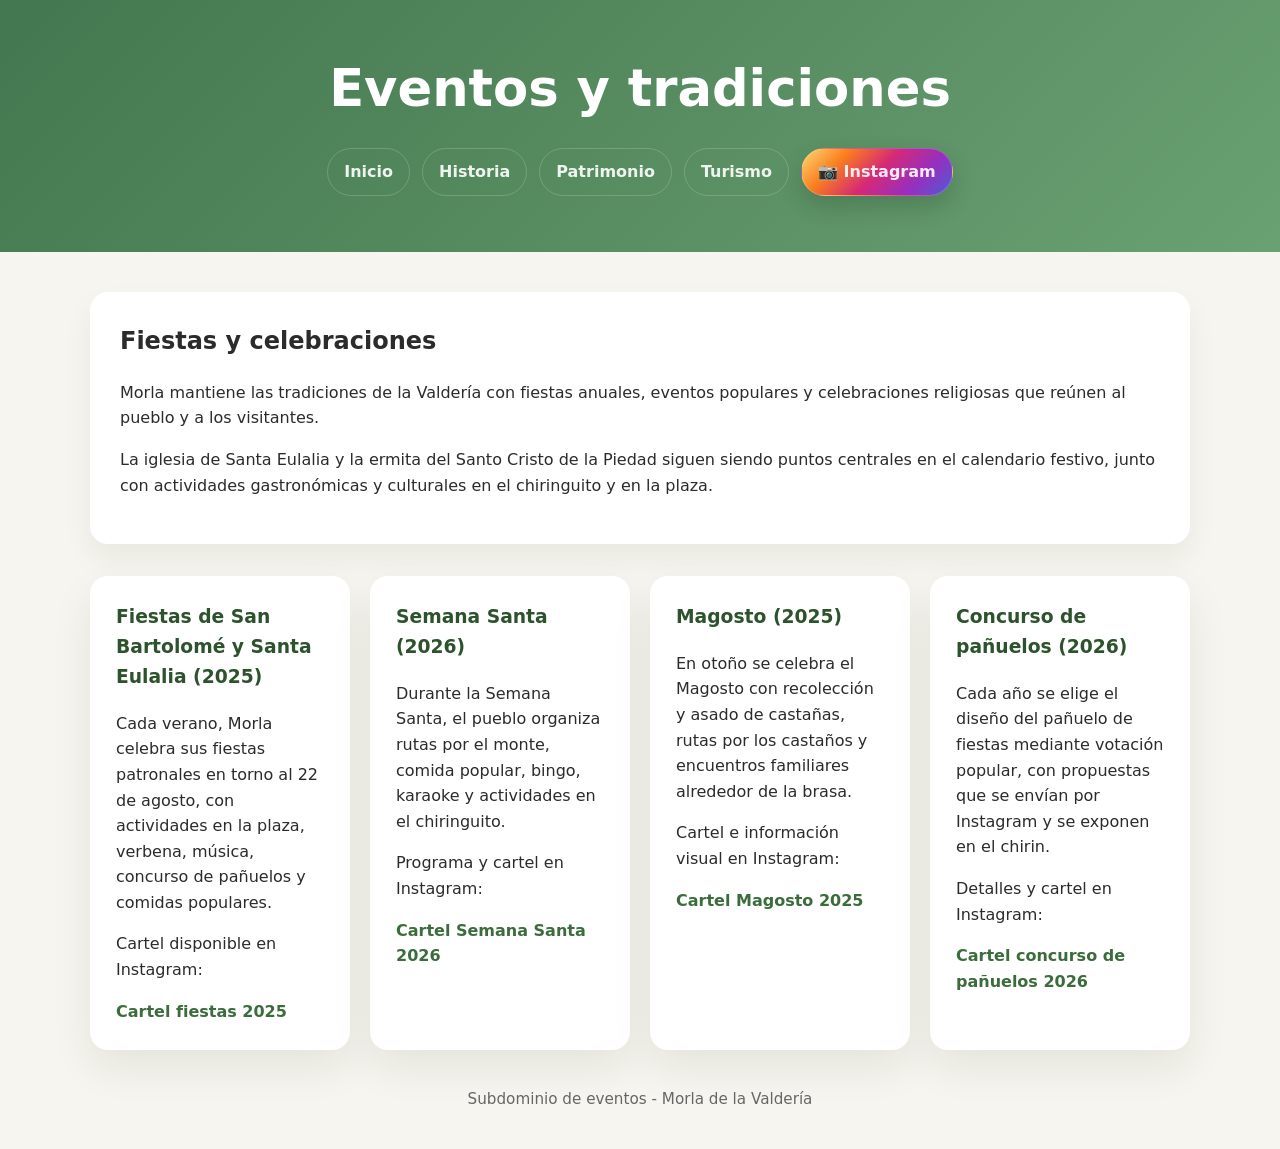
==== eventos/index.html @ 30ea4584 "Publicar web de Morla" ====
<!DOCTYPE html>
<html lang="es">
<head>
  <meta charset="UTF-8" />
  <meta name="viewport" content="width=device-width, initial-scale=1.0" />
  <title>Eventos - Morla de la Valdería</title>
  <link rel="stylesheet" href="../styles.css" />
  <script async src="https://www.googletagmanager.com/gtag/js?id=G-F5P08EW3SV"></script>
  <script src="../analytics.js"></script>
</head>
<body>
  <header class="site-header">
    <div class="container">
      <h1>Eventos y tradiciones</h1>
      <nav class="site-nav" aria-label="Navegación de eventos">
        <a href="../index.html">Inicio</a>
        <a href="../historia/index.html">Historia</a>
        <a href="../patrimonio/index.html">Patrimonio</a>
        <a href="../turismo/index.html">Turismo</a>
        <a class="instagram-link" href="https://www.instagram.com/morladelavalderia/" target="_blank" rel="noreferrer">📷 Instagram</a>
      </nav>
    </div>
  </header>

  <main class="container">
    <section class="info-section">
      <h2>Fiestas y celebraciones</h2>
      <p>Morla mantiene las tradiciones de la Valdería con fiestas anuales, eventos populares y celebraciones religiosas que reúnen al pueblo y a los visitantes.</p>
      <p>La iglesia de Santa Eulalia y la ermita del Santo Cristo de la Piedad siguen siendo puntos centrales en el calendario festivo, junto con actividades gastronómicas y culturales en el chiringuito y en la plaza.</p>
    </section>

    <section class="events-grid">
      <article class="event-card">
        <h3>Fiestas de San Bartolomé y Santa Eulalia (2025)</h3>
        <p>Cada verano, Morla celebra sus fiestas patronales en torno al 22 de agosto, con actividades en la plaza, verbena, música, concurso de pañuelos y comidas populares.</p>
        <p>Cartel disponible en Instagram:</p>
        <a href="https://www.instagram.com/p/DMxDIR-Mhcy/" target="_blank" rel="noreferrer">Cartel fiestas 2025</a>
      </article>
      <article class="event-card">
        <h3>Semana Santa (2026)</h3>
        <p>Durante la Semana Santa, el pueblo organiza rutas por el monte, comida popular, bingo, karaoke y actividades en el chiringuito.</p>
        <p>Programa y cartel en Instagram:</p>
        <a href="https://www.instagram.com/p/DVqv00hjNjJ/" target="_blank" rel="noreferrer">Cartel Semana Santa 2026</a>
      </article>
      <article class="event-card">
        <h3>Magosto (2025)</h3>
        <p>En otoño se celebra el Magosto con recolección y asado de castañas, rutas por los castaños y encuentros familiares alrededor de la brasa.</p>
        <p>Cartel e información visual en Instagram:</p>
        <a href="https://www.instagram.com/p/DQBuKeRjCYW/" target="_blank" rel="noreferrer">Cartel Magosto 2025</a>
      </article>
      <article class="event-card">
        <h3>Concurso de pañuelos (2026)</h3>
        <p>Cada año se elige el diseño del pañuelo de fiestas mediante votación popular, con propuestas que se envían por Instagram y se exponen en el chirin.</p>
        <p>Detalles y cartel en Instagram:</p>
        <a href="https://www.instagram.com/p/DVwimCcDP99/" target="_blank" rel="noreferrer">Cartel concurso de pañuelos 2026</a>
      </article>
    </section>
  </main>

  <footer class="site-footer">
    <div class="container">
      <p>Subdominio de eventos - Morla de la Valdería</p>
    </div>
  </footer>
</body>
</html>
---- styles.css ----
:root {
  --bg: #f6f5ef;
  --surface: #ffffff;
  --primary: #3b6d3c;
  --primary-dark: #2c532b;
  --accent: #f7a72b;
  --text: #2b2b2b;
  --muted: #666666;
}

* {
  box-sizing: border-box;
}

body {
  margin: 0;
  font-family: "Inter", system-ui, sans-serif;
  background: var(--bg);
  color: var(--text);
  line-height: 1.6;
}

.container {
  width: min(1100px, calc(100% - 32px));
  margin: 0 auto;
}

.site-header {
  background: linear-gradient(135deg, #43774f 0%, #6aa172 100%);
  color: #fff;
  padding: 48px 0 56px;
  text-align: center;
}

.site-nav {
  display: flex;
  flex-wrap: wrap;
  justify-content: center;
  gap: 12px;
  margin-top: 18px;
}

.site-nav a {
  color: rgba(255, 255, 255, 0.9);
  text-decoration: none;
  border: 1px solid rgba(255, 255, 255, 0.18);
  padding: 10px 16px;
  border-radius: 999px;
  font-weight: 600;
}

.site-nav a:hover {
  background: rgba(255, 255, 255, 0.14);
}

.instagram-link {
  color: #ffffff;
  background: linear-gradient(135deg, #feda75 0%, #fa7e1e 25%, #d62976 50%, #962fbf 75%, #4f5bd5 100%);
  border: none;
  box-shadow: 0 10px 25px rgba(0, 0, 0, 0.16);
}

.instagram-link:hover {
  transform: translateY(-1px);
}

.stats-section {
  margin-top: 28px;
  padding: 24px;
  background: rgba(255, 255, 255, 0.95);
  border-radius: 18px;
  box-shadow: 0 14px 30px rgba(22, 35, 20, 0.05);
}

.stats-grid {
  display: grid;
  grid-template-columns: repeat(auto-fit, minmax(180px, 1fr));
  gap: 18px;
}

.stat-card {
  border-radius: 18px;
  background: var(--surface);
  padding: 22px;
  text-align: center;
  box-shadow: 0 12px 24px rgba(22, 35, 20, 0.06);
}

.stat-card h3 {
  margin: 0 0 8px;
  color: var(--primary-dark);
}

.stats-note {
  margin-top: 18px;
  color: var(--muted);
}

.info-section {
  margin-top: 32px;
  padding: 30px;
  background: var(--surface);
  border-radius: 18px;
  box-shadow: 0 14px 30px rgba(22, 35, 20, 0.06);
}

.info-section h2 {
  margin-top: 0;
}

.site-header h1 {
  margin: 0 0 12px;
  font-size: clamp(2.4rem, 4vw, 4rem);
}

.subtitle {
  margin: 0;
  opacity: 0.9;
}

.hero {
  padding: 48px 0 24px;
}

.hero h2 {
  margin: 0 0 16px;
  font-size: 2rem;
}

.cards {
  display: grid;
  gap: 20px;
  grid-template-columns: repeat(auto-fit, minmax(220px, 1fr));
}

.links-section {
  margin-top: 32px;
}

.section-description {
  margin: 0;
  color: var(--muted);
}

.links-grid {
  display: grid;
  grid-template-columns: repeat(auto-fit, minmax(180px, 1fr));
  gap: 16px;
  margin-top: 18px;
}

.link-card {
  display: inline-flex;
  align-items: center;
  justify-content: center;
  padding: 18px;
  border-radius: 18px;
  text-decoration: none;
  background: #fff;
  color: var(--primary-dark);
  font-weight: 700;
  box-shadow: 0 12px 24px rgba(22, 35, 20, 0.08);
  transition: transform 0.2s ease, box-shadow 0.2s ease;
}

.link-card:hover {
  transform: translateY(-2px);
  box-shadow: 0 18px 32px rgba(22, 35, 20, 0.12);
}

.card {
  background: var(--surface);
  border-radius: 18px;
  padding: 24px;
  box-shadow: 0 18px 40px rgba(22, 35, 20, 0.08);
}

.card h3 {
  margin-top: 0;
  color: var(--primary-dark);
}

.events-grid {
  display: grid;
  gap: 20px;
  margin-top: 32px;
  grid-template-columns: repeat(auto-fit, minmax(240px, 1fr));
}

.event-card {
  background: var(--surface);
  border-radius: 18px;
  padding: 26px;
  box-shadow: 0 18px 40px rgba(22, 35, 20, 0.08);
}

.event-card h3 {
  margin-top: 0;
  color: var(--primary-dark);
}

.event-card a {
  color: var(--primary);
  font-weight: 700;
  text-decoration: none;
}

.event-card a:hover {
  text-decoration: underline;
}

.info-section,
.contact-section {
  margin-top: 40px;
  padding: 30px;
  background: var(--surface);
  border-radius: 18px;
  box-shadow: 0 14px 30px rgba(22, 35, 20, 0.06);
}

.info-section ul {
  padding-left: 1.3rem;
}

button {
  display: inline-flex;
  align-items: center;
  gap: 8px;
  border: none;
  background: var(--primary);
  color: white;
  padding: 14px 22px;
  border-radius: 999px;
  font-size: 1rem;
  cursor: pointer;
}

button:hover {
  background: var(--primary-dark);
}

.message-area {
  margin-top: 18px;
  padding: 18px;
  border-radius: 14px;
  background: #eef7e9;
  color: #21421c;
}

.hidden {
  display: none;
}

.site-footer {
  padding: 22px 0;
  text-align: center;
  font-size: 0.95rem;
  color: var(--muted);
}

@media (max-width: 640px) {
  .site-header {
    padding: 32px 0 40px;
  }
  .hero h2 {
    font-size: 1.6rem;
  }
}
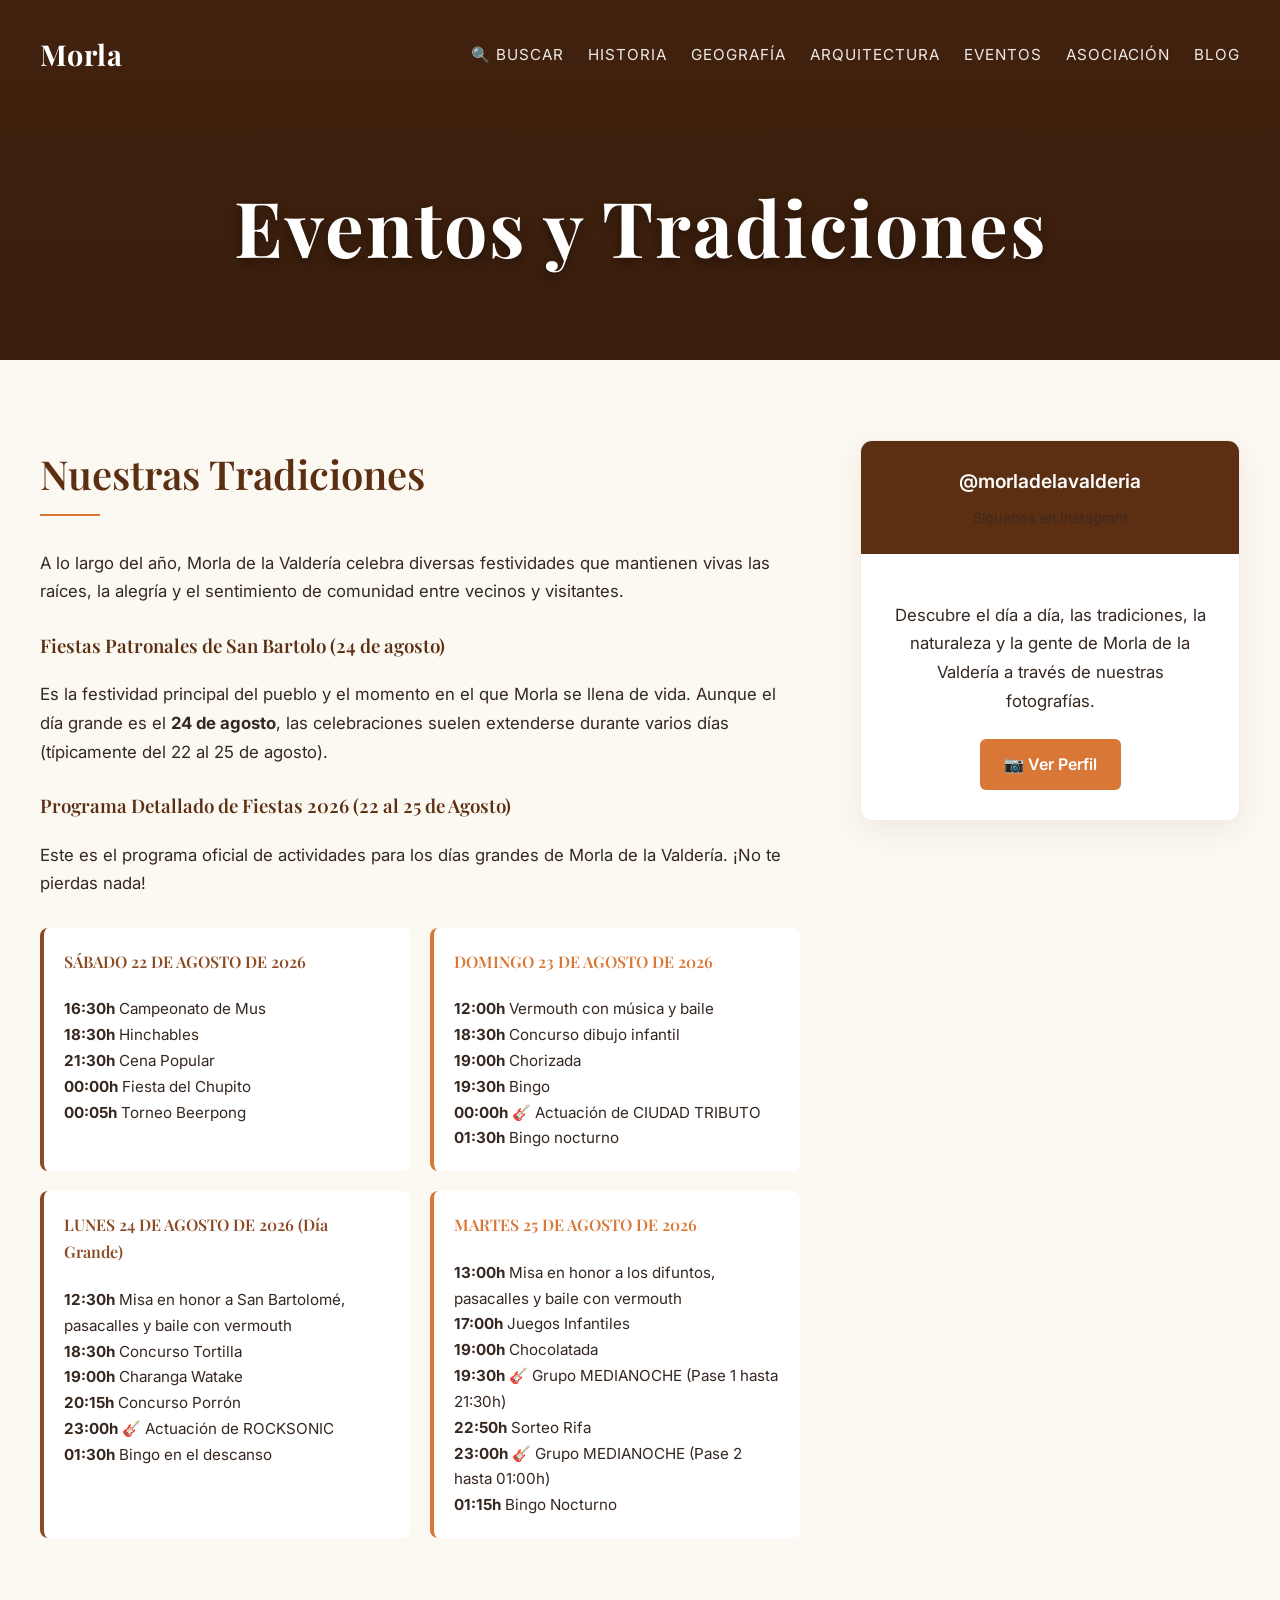
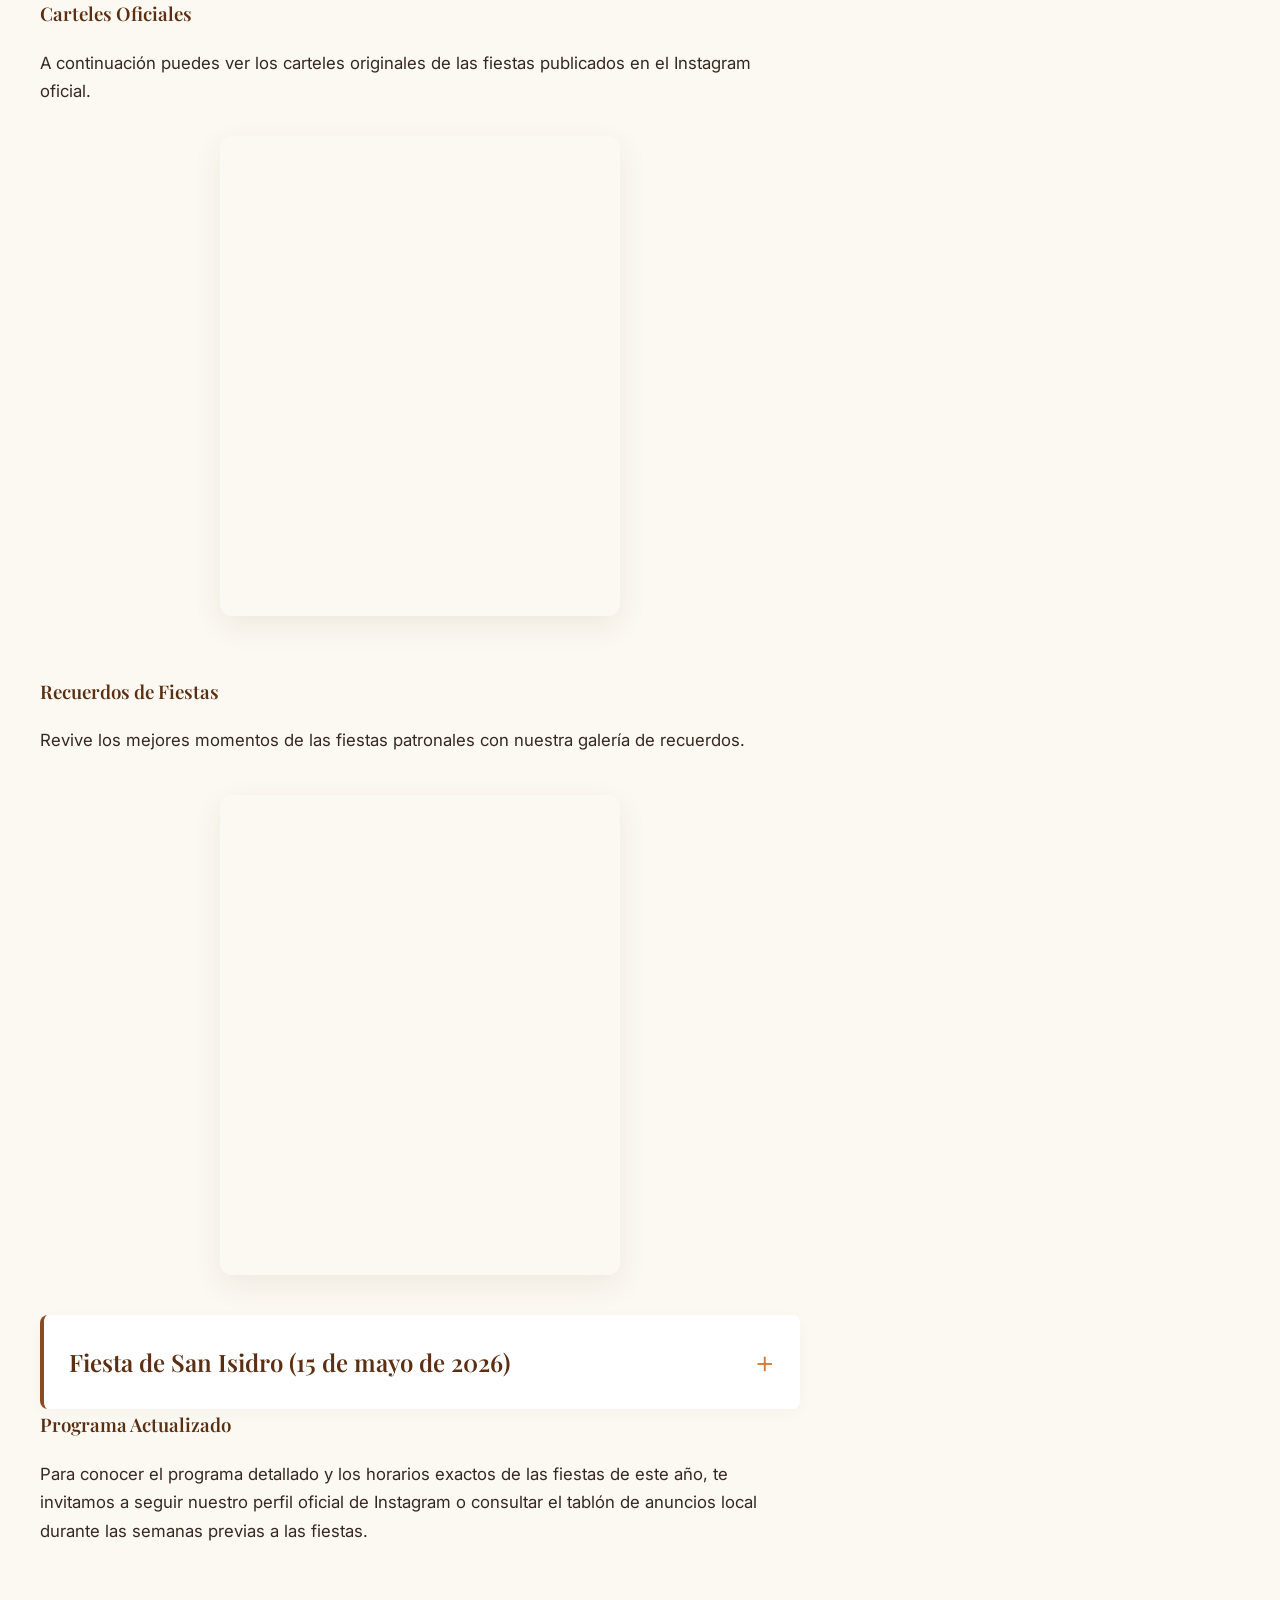
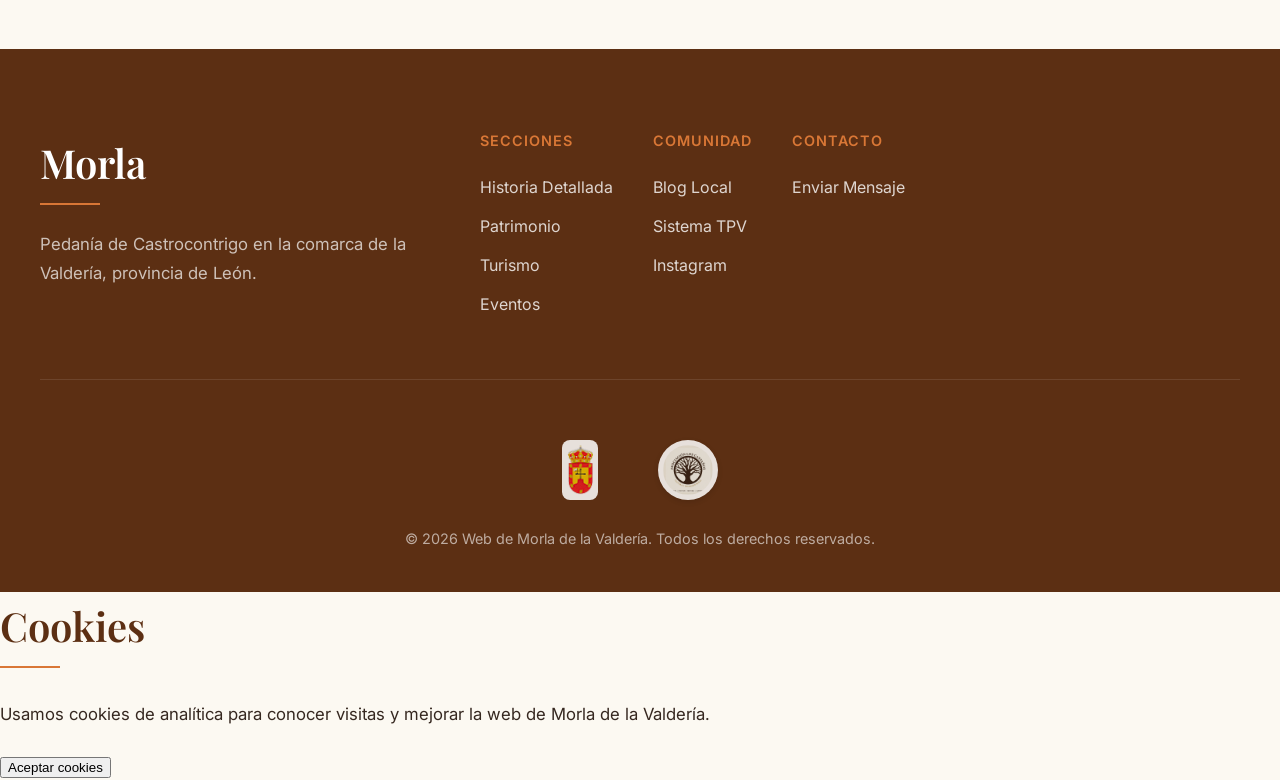
==== commit 116de930: "feat(web): creacion de blog, arreglo de pies de pagina y limpieza patrimonio" ====
--- a/eventos/index.html
+++ b/eventos/index.html
@@ -5,62 +5,226 @@
   <meta name="viewport" content="width=device-width, initial-scale=1.0" />
   <title>Eventos - Morla de la Valdería</title>
   <link rel="stylesheet" href="../styles.css" />
-  <script async src="https://www.googletagmanager.com/gtag/js?id=G-F5P08EW3SV"></script>
-  <script src="../analytics.js"></script>
+  <script src="../search.js" charset="utf-8" defer></script>
+  <script src="../analytics.js" defer></script>
 </head>
 <body>
-  <header class="site-header">
-    <div class="container">
-      <h1>Eventos y tradiciones</h1>
-      <nav class="site-nav" aria-label="Navegación de eventos">
-        <a href="../index.html">Inicio</a>
+  <header class="site-header subpage-header">
+    <div class="container top-bar">
+      <a href="../index.html" class="logo">Morla</a>
+      <button class="mobile-nav-toggle" aria-label="Menú">☰</button>
+      <nav class="site-nav">
+        <a href="#" class="search-trigger">🔍 Buscar</a>
         <a href="../historia/index.html">Historia</a>
-        <a href="../patrimonio/index.html">Patrimonio</a>
-        <a href="../turismo/index.html">Turismo</a>
-        <a class="instagram-link" href="https://www.instagram.com/morladelavalderia/" target="_blank" rel="noreferrer">📷 Instagram</a>
+        <a href="../turismo/index.html">Geografía</a>
+        <a href="../patrimonio/index.html">Arquitectura</a>
+        <a href="../eventos/index.html" class="active">Eventos</a>
+        <a href="../asociacion/index.html">Asociación</a>
+        <a href="../blog/index.html">Blog</a>
       </nav>
     </div>
+    <div class="container hero-content">
+      <h1>Eventos y Tradiciones</h1>
+    </div>
   </header>
 
-  <main class="container">
-    <section class="info-section">
-      <h2>Fiestas y celebraciones</h2>
-      <p>Morla mantiene las tradiciones de la Valdería con fiestas anuales, eventos populares y celebraciones religiosas que reúnen al pueblo y a los visitantes.</p>
-      <p>La iglesia de Santa Eulalia y la ermita del Santo Cristo de la Piedad siguen siendo puntos centrales en el calendario festivo, junto con actividades gastronómicas y culturales en el chiringuito y en la plaza.</p>
-    </section>
-
-    <section class="events-grid">
-      <article class="event-card">
-        <h3>Fiestas de San Bartolomé y Santa Eulalia (2025)</h3>
-        <p>Cada verano, Morla celebra sus fiestas patronales en torno al 22 de agosto, con actividades en la plaza, verbena, música, concurso de pañuelos y comidas populares.</p>
-        <p>Cartel disponible en Instagram:</p>
-        <a href="https://www.instagram.com/p/DMxDIR-Mhcy/" target="_blank" rel="noreferrer">Cartel fiestas 2025</a>
-      </article>
-      <article class="event-card">
-        <h3>Semana Santa (2026)</h3>
-        <p>Durante la Semana Santa, el pueblo organiza rutas por el monte, comida popular, bingo, karaoke y actividades en el chiringuito.</p>
-        <p>Programa y cartel en Instagram:</p>
-        <a href="https://www.instagram.com/p/DVqv00hjNjJ/" target="_blank" rel="noreferrer">Cartel Semana Santa 2026</a>
-      </article>
-      <article class="event-card">
-        <h3>Magosto (2025)</h3>
-        <p>En otoño se celebra el Magosto con recolección y asado de castañas, rutas por los castaños y encuentros familiares alrededor de la brasa.</p>
-        <p>Cartel e información visual en Instagram:</p>
-        <a href="https://www.instagram.com/p/DQBuKeRjCYW/" target="_blank" rel="noreferrer">Cartel Magosto 2025</a>
-      </article>
-      <article class="event-card">
-        <h3>Concurso de pañuelos (2026)</h3>
-        <p>Cada año se elige el diseño del pañuelo de fiestas mediante votación popular, con propuestas que se envían por Instagram y se exponen en el chirin.</p>
-        <p>Detalles y cartel en Instagram:</p>
-        <a href="https://www.instagram.com/p/DVwimCcDP99/" target="_blank" rel="noreferrer">Cartel concurso de pañuelos 2026</a>
-      </article>
-    </section>
+  <main class="container subpage-layout">
+    <article class="subpage-content">
+      <h2>Nuestras Tradiciones</h2>
+      <p>A lo largo del año, Morla de la Valdería celebra diversas festividades que mantienen vivas las raíces, la alegría y el sentimiento de comunidad entre vecinos y visitantes.</p>
+      
+      <h3>Fiestas Patronales de San Bartolo (24 de agosto)</h3>
+      <p>Es la festividad principal del pueblo y el momento en el que Morla se llena de vida. Aunque el día grande es el <strong>24 de agosto</strong>, las celebraciones suelen extenderse durante varios días (típicamente del 22 al 25 de agosto).</p>
+  <h3>Programa Detallado de Fiestas 2026 (22 al 25 de Agosto)</h3>
+      <p>Este es el programa oficial de actividades para los días grandes de Morla de la Valdería. ¡No te pierdas nada!</p>
+      
+      <div class="program-grid" style="display: grid; grid-template-columns: repeat(auto-fit, minmax(280px, 1fr)); gap: 20px; margin: 30px 0;">
+        
+        <div class="program-day" style="background: var(--surface); padding: 20px; border-radius: 8px; border-left: 4px solid var(--primary);">
+          <h4 style="color: var(--primary); margin-top: 0;">SÁBADO 22 DE AGOSTO DE 2026</h4>
+          <ul style="list-style: none; padding: 0; margin: 0; font-size: 0.95rem;">
+            <li><strong>16:30h</strong> Campeonato de Mus</li>
+            <li><strong>18:30h</strong> Hinchables</li>
+            <li><strong>21:30h</strong> Cena Popular</li>
+            <li><strong>00:00h</strong> Fiesta del Chupito</li>
+            <li><strong>00:05h</strong> Torneo Beerpong</li>
+          </ul>
+        </div>
+        
+        <div class="program-day" style="background: var(--surface); padding: 20px; border-radius: 8px; border-left: 4px solid var(--accent);">
+          <h4 style="color: var(--accent); margin-top: 0;">DOMINGO 23 DE AGOSTO DE 2026</h4>
+          <ul style="list-style: none; padding: 0; margin: 0; font-size: 0.95rem;">
+            <li><strong>12:00h</strong> Vermouth con música y baile</li>
+            <li><strong>18:30h</strong> Concurso dibujo infantil</li>
+            <li><strong>19:00h</strong> Chorizada</li>
+            <li><strong>19:30h</strong> Bingo</li>
+            <li><strong>00:00h</strong> 🎸 Actuación de CIUDAD TRIBUTO</li>
+            <li><strong>01:30h</strong> Bingo nocturno</li>
+          </ul>
+        </div>
+        
+        <div class="program-day" style="background: var(--surface); padding: 20px; border-radius: 8px; border-left: 4px solid var(--primary);">
+          <h4 style="color: var(--primary); margin-top: 0;">LUNES 24 DE AGOSTO DE 2026 (Día Grande)</h4>
+          <ul style="list-style: none; padding: 0; margin: 0; font-size: 0.95rem;">
+            <li><strong>12:30h</strong> Misa en honor a San Bartolomé, pasacalles y baile con vermouth</li>
+            <li><strong>18:30h</strong> Concurso Tortilla</li>
+            <li><strong>19:00h</strong> Charanga Watake</li>
+            <li><strong>20:15h</strong> Concurso Porrón</li>
+            <li><strong>23:00h</strong> 🎸 Actuación de ROCKSONIC</li>
+            <li><strong>01:30h</strong> Bingo en el descanso</li>
+          </ul>
+        </div>
+        
+        <div class="program-day" style="background: var(--surface); padding: 20px; border-radius: 8px; border-left: 4px solid var(--accent);">
+          <h4 style="color: var(--accent); margin-top: 0;">MARTES 25 DE AGOSTO DE 2026</h4>
+          <ul style="list-style: none; padding: 0; margin: 0; font-size: 0.95rem;">
+            <li><strong>13:00h</strong> Misa en honor a los difuntos, pasacalles y baile con vermouth</li>
+            <li><strong>17:00h</strong> Juegos Infantiles</li>
+            <li><strong>19:00h</strong> Chocolatada</li>
+            <li><strong>19:30h</strong> 🎸 Grupo MEDIANOCHE (Pase 1 hasta 21:30h)</li>
+            <li><strong>22:50h</strong> Sorteo Rifa</li>
+            <li><strong>23:00h</strong> 🎸 Grupo MEDIANOCHE (Pase 2 hasta 01:00h)</li>
+            <li><strong>01:15h</strong> Bingo Nocturno</li>
+          </ul>
+        </div>
+      </div>
+
+      <div style="margin-top: 60px;">
+        <h3>Carteles Oficiales</h3>
+        <p>A continuación puedes ver los carteles originales de las fiestas publicados en el Instagram oficial.</p>
+        <div style="display: grid; grid-template-columns: repeat(auto-fit, minmax(320px, 1fr)); gap: 30px; margin-top: 30px;">
+          <!-- Cartel Embed -->
+          <div style="display: flex; justify-content: center;">
+            <iframe src="https://www.instagram.com/p/C-dhtfjIb6B/embed" width="400" height="480" frameborder="0" scrolling="no" allowtransparency="true" style="border-radius:12px; box-shadow:0 10px 30px rgba(92, 47, 19, 0.08); max-width: 100%;"></iframe>
+          </div>
+        </div>
+      </div>
+
+      <div style="margin-top: 60px;">
+        <h3>Recuerdos de Fiestas</h3>
+        <p>Revive los mejores momentos de las fiestas patronales con nuestra galería de recuerdos.</p>
+        <div style="margin: 40px 0; display: flex; justify-content: center;">
+          <iframe src="https://www.instagram.com/p/C_EW295ILLB/embed" width="400" height="480" frameborder="0" scrolling="no" allowtransparency="true" style="border-radius:12px; box-shadow:0 10px 30px rgba(92, 47, 19, 0.08); max-width: 100%;"></iframe>
+        </div>
+      </div>
+
+      <style>
+        .custom-accordion {
+          margin-top: 40px;
+          background: var(--surface);
+          border-radius: 8px;
+          border-left: 4px solid var(--primary);
+          box-shadow: 0 4px 15px rgba(0,0,0,0.03);
+          overflow: hidden;
+          transition: all 0.3s ease;
+        }
+        .custom-accordion:hover {
+          box-shadow: 0 8px 25px rgba(92, 47, 19, 0.08);
+        }
+        .custom-accordion summary {
+          padding: 20px 25px;
+          cursor: pointer;
+          font-family: var(--font-serif);
+          font-size: 1.5rem;
+          font-weight: 600;
+          color: var(--primary-dark);
+          list-style: none;
+          display: flex;
+          justify-content: space-between;
+          align-items: center;
+          user-select: none;
+          background: var(--surface);
+        }
+        .custom-accordion summary::-webkit-details-marker {
+          display: none;
+        }
+        .custom-accordion summary::after {
+          content: '+';
+          font-family: var(--font-sans);
+          font-size: 2rem;
+          font-weight: 300;
+          color: var(--accent);
+          transition: transform 0.3s ease;
+        }
+        .custom-accordion[open] summary::after {
+          content: '−';
+          transform: rotate(180deg);
+        }
+        .custom-accordion-content {
+          padding: 0 25px 25px 25px;
+          color: var(--text);
+        }
+      </style>
+      <details class="custom-accordion">
+        <summary>Fiesta de San Isidro (15 de mayo de 2026)</summary>
+        <div class="custom-accordion-content">
+          <p style="margin-top: 0; margin-bottom: 0;">Como pueblo de profunda tradición agrícola y ganadera, Morla de la Valdería también celebra el <strong>15 de mayo de 2026</strong> la festividad de San Isidro Labrador. Es una jornada más íntima pero cargada de tradición, donde se pide por las buenas cosechas y la prosperidad de los campos de La Valdería.</p>
+        </div>
+      </details>
+
+      <h3>Programa Actualizado</h3>
+      <p>Para conocer el programa detallado y los horarios exactos de las fiestas de este año, te invitamos a seguir nuestro perfil oficial de Instagram o consultar el tablón de anuncios local durante las semanas previas a las fiestas.</p>
+    </article>
+    
+    <aside class="subpage-sidebar">
+      <div class="ig-widget">
+        <div class="ig-header">
+          <h3>@morladelavalderia</h3>
+          <p>Síguenos en Instagram</p>
+        </div>
+        <div class="ig-body">
+          <p>Descubre el día a día, las tradiciones, la naturaleza y la gente de Morla de la Valdería a través de nuestras fotografías.</p>
+          <a href="https://www.instagram.com/morladelavalderia/" target="_blank" rel="noopener noreferrer" class="ig-btn">
+            📷 Ver Perfil
+          </a>
+        </div>
+      </div>
+    </aside>
   </main>
 
   <footer class="site-footer">
     <div class="container">
-      <p>Subdominio de eventos - Morla de la Valdería</p>
+      <div class="footer-grid">
+        <div class="footer-brand">
+          <h2>Morla</h2>
+          <p>Pedanía de Castrocontrigo en la comarca de la Valdería, provincia de León.</p>
+        </div>
+        <div class="footer-links-container">
+          <div class="footer-links-col">
+            <h4>Secciones</h4>
+            <a href="../historia/index.html">Historia Detallada</a>
+            <a href="../patrimonio/index.html">Patrimonio</a>
+            <a href="../turismo/index.html">Turismo</a>
+            <a href="../eventos/index.html">Eventos</a>
+          </div>
+          <div class="footer-links-col">
+            <h4>Comunidad</h4>
+            <a href="../blog/index.html">Blog Local</a>
+            <a href="https://tpv.morladelavalderia.es/">Sistema TPV</a>
+            <a href="https://www.instagram.com/morladelavalderia/" target="_blank" rel="noreferrer">Instagram</a>
+          </div>
+          <div class="footer-links-col">
+            <h4>Contacto</h4>
+            <a href="#" id="contactButton">Enviar Mensaje</a>
+          </div>
+        </div>
+      </div>
+      <div class="footer-bottom">
+        <div class="footer-logos">
+          <a href="https://www.castrocontrigo.es" target="_blank" title="Ayuntamiento de Castrocontrigo">
+            <img src="../logo_ayto.png" alt="Ayuntamiento de Castrocontrigo" style="height: 60px;">
+          </a>
+          <a href="../asociacion/index.html" title="Asociación Los Castaños / Morla de la Valdería" style="margin-left: 20px;">
+            <img src="../logo_asociacion.jpg" alt="Asociación Los Castaños" style="height: 60px; border-radius: 50%; box-shadow: 0 2px 6px rgba(0,0,0,0.15);">
+          </a>
+        </div>
+        <div class="footer-copyright" style="margin-top: 20px;">
+          &copy; 2026 Web de Morla de la Valdería. Todos los derechos reservados.
+        </div>
+      </div>
     </div>
   </footer>
+
+  <script src="../app.js"></script>
 </body>
 </html>
--- a/styles.css
+++ b/styles.css
@@ -1,11 +1,15 @@
+@import url('https://fonts.googleapis.com/css2?family=Inter:wght@300;400;600&family=Playfair+Display:ital,wght@0,400;0,600;0,700;1,400&display=swap');
+
 :root {
-  --bg: #f6f5ef;
+  --bg: #fcf9f2;
   --surface: #ffffff;
-  --primary: #3b6d3c;
-  --primary-dark: #2c532b;
-  --accent: #f7a72b;
-  --text: #2b2b2b;
-  --muted: #666666;
+  --primary: #8c4a23; /* Castañal brown */
+  --primary-dark: #5c2f13;
+  --accent: #d97736;
+  --text: #362820;
+  --muted: #736359;
+  --font-serif: 'Playfair Display', serif;
+  --font-sans: 'Inter', sans-serif;
 }
 
 * {
@@ -14,255 +18,632 @@
 
 body {
   margin: 0;
-  font-family: "Inter", system-ui, sans-serif;
+  font-family: var(--font-sans);
   background: var(--bg);
   color: var(--text);
-  line-height: 1.6;
-}
-
+  line-height: 1.7;
+  -webkit-font-smoothing: antialiased;
+}
+
+/* Typography */
+h1, h2, h3, h4 {
+  font-family: var(--font-serif);
+  color: var(--primary-dark);
+  font-weight: 600;
+  margin-top: 0;
+}
+
+h2 {
+  font-size: 2.5rem;
+  margin-bottom: 1.5rem;
+  position: relative;
+  display: inline-block;
+}
+
+h2::after {
+  content: '';
+  position: absolute;
+  left: 0;
+  bottom: -8px;
+  width: 60px;
+  height: 2px;
+  background-color: var(--accent);
+}
+
+p {
+  font-size: 1.05rem;
+  color: var(--text);
+  margin-bottom: 1.5rem;
+}
+
+/* Layout */
 .container {
-  width: min(1100px, calc(100% - 32px));
+  width: min(1200px, calc(100% - 40px));
   margin: 0 auto;
 }
 
+/* Header & Hero */
 .site-header {
-  background: linear-gradient(135deg, #43774f 0%, #6aa172 100%);
-  color: #fff;
-  padding: 48px 0 56px;
-  text-align: center;
+  height: 90vh;
+  min-height: 600px;
+  display: flex;
+  flex-direction: column;
+  background-color: #5c2f13;
+  background-image: linear-gradient(to bottom, rgba(48, 25, 11, 0.4), rgba(48, 25, 11, 0.7)), url('castanal_fondo.jpg');
+  background-size: cover;
+  background-position: center;
+  color: #fff;
+}
+
+.top-bar {
+  padding: 30px 0;
+  display: flex;
+  justify-content: space-between;
+  align-items: center;
+}
+
+.logo {
+  font-family: var(--font-serif);
+  font-size: 1.8rem;
+  font-weight: 700;
+  text-decoration: none;
+  color: #fff;
+  letter-spacing: 1px;
 }
 
 .site-nav {
   display: flex;
-  flex-wrap: wrap;
-  justify-content: center;
-  gap: 12px;
-  margin-top: 18px;
+  gap: 24px;
 }
 
 .site-nav a {
   color: rgba(255, 255, 255, 0.9);
   text-decoration: none;
-  border: 1px solid rgba(255, 255, 255, 0.18);
-  padding: 10px 16px;
-  border-radius: 999px;
-  font-weight: 600;
+  font-size: 0.95rem;
+  font-weight: 400;
+  text-transform: uppercase;
+  letter-spacing: 1px;
+  transition: color 0.3s ease;
 }
 
 .site-nav a:hover {
-  background: rgba(255, 255, 255, 0.14);
-}
-
-.instagram-link {
-  color: #ffffff;
-  background: linear-gradient(135deg, #feda75 0%, #fa7e1e 25%, #d62976 50%, #962fbf 75%, #4f5bd5 100%);
-  border: none;
-  box-shadow: 0 10px 25px rgba(0, 0, 0, 0.16);
-}
-
-.instagram-link:hover {
-  transform: translateY(-1px);
-}
-
-.stats-section {
-  margin-top: 28px;
-  padding: 24px;
-  background: rgba(255, 255, 255, 0.95);
-  border-radius: 18px;
-  box-shadow: 0 14px 30px rgba(22, 35, 20, 0.05);
-}
-
+  color: var(--accent);
+}
+
+.hero-content {
+  flex-grow: 1;
+  display: flex;
+  flex-direction: column;
+  justify-content: center;
+  align-items: center;
+  text-align: center;
+}
+
+.hero-content h1 {
+  color: #fff;
+  font-size: clamp(3rem, 6vw, 5.5rem);
+  font-weight: 700;
+  margin-bottom: 16px;
+  letter-spacing: 2px;
+  text-shadow: 0 4px 12px rgba(0,0,0,0.4);
+}
+
+.hero-content .subtitle {
+  font-size: 1.3rem;
+  font-weight: 300;
+  max-width: 600px;
+  color: rgba(255, 255, 255, 0.9);
+  text-shadow: 0 2px 8px rgba(0,0,0,0.5);
+}
+
+/* Editorial Sections */
+.editorial-section {
+  padding: 100px 0;
+}
+
+.editorial-section:nth-child(even) {
+  background: var(--surface);
+}
+
+.editorial-grid {
+  display: grid;
+  grid-template-columns: 1fr 1fr;
+  gap: 60px;
+  align-items: center;
+}
+
+.editorial-grid.reversed .text-col {
+  order: 2;
+}
+
+.editorial-grid.reversed .img-col {
+  order: 1;
+}
+
+.img-col img {
+  width: 100%;
+  height: 500px;
+  object-fit: cover;
+  border-radius: 4px;
+  box-shadow: 0 20px 40px rgba(92, 47, 19, 0.1);
+}
+
+.text-col .intro {
+  font-family: var(--font-serif);
+  font-size: 1.3rem;
+  font-style: italic;
+  color: var(--muted);
+  margin-bottom: 24px;
+  line-height: 1.6;
+}
+
+/* Info Grid (Stats) */
 .stats-grid {
   display: grid;
-  grid-template-columns: repeat(auto-fit, minmax(180px, 1fr));
-  gap: 18px;
-}
-
-.stat-card {
-  border-radius: 18px;
+  grid-template-columns: repeat(3, 1fr);
+  gap: 30px;
+  margin-top: 50px;
+  border-top: 1px solid rgba(140, 74, 35, 0.2);
+  padding-top: 40px;
+}
+
+.stat-item h3 {
+  font-family: var(--font-sans);
+  font-size: 2rem;
+  color: var(--accent);
+  margin-bottom: 8px;
+}
+
+.stat-item p {
+  font-size: 0.9rem;
+  text-transform: uppercase;
+  letter-spacing: 1px;
+  color: var(--muted);
+  margin: 0;
+}
+
+/* Footer & Subdomains */
+.site-footer {
+  background-color: var(--primary-dark);
+  color: #fff;
+  padding: 80px 0 40px;
+}
+
+.footer-grid {
+  display: grid;
+  grid-template-columns: 1fr 2fr;
+  gap: 60px;
+  margin-bottom: 60px;
+}
+
+.footer-brand h2 {
+  color: #fff;
+  margin-bottom: 16px;
+}
+
+.footer-brand p {
+  color: rgba(255,255,255,0.7);
+}
+
+.footer-links-container {
+  display: flex;
+  gap: 40px;
+}
+
+.footer-links-col {
+  display: flex;
+  flex-direction: column;
+  gap: 12px;
+}
+
+.footer-links-col h4 {
+  color: var(--accent);
+  margin-bottom: 8px;
+  font-family: var(--font-sans);
+  text-transform: uppercase;
+  letter-spacing: 1px;
+  font-size: 0.9rem;
+}
+
+.footer-links-col a {
+  color: rgba(255,255,255,0.8);
+  text-decoration: none;
+  transition: color 0.2s;
+}
+
+.footer-links-col a:hover {
+  color: #fff;
+}
+
+.footer-bottom {
+  text-align: center;
+  color: rgba(255, 255, 255, 0.6);
+  font-size: 0.9rem;
+  margin-top: 40px;
+  padding-top: 20px;
+  border-top: 1px solid rgba(255,255,255,0.1);
+}
+
+.footer-logos {
+  display: flex;
+  justify-content: center;
+  align-items: center;
+  gap: 40px;
+  margin-top: 40px;
+  flex-wrap: wrap;
+}
+
+.footer-logos img {
+  height: 70px;
+  width: auto;
+  object-fit: contain;
+  opacity: 0.85;
+  transition: opacity 0.3s;
+  background: white; /* In case logos are dark or transparent */
+  padding: 5px;
+  border-radius: 8px;
+}
+
+.footer-logos img:hover {
+  opacity: 1;
+}
+
+/* Buttons */
+.btn {
+  display: inline-block;
+  padding: 12px 28px;
+  background-color: var(--primary);
+  color: #fff;
+  text-decoration: none;
+  font-weight: 600;
+  text-transform: uppercase;
+  letter-spacing: 1px;
+  font-size: 0.85rem;
+  border: none;
+  cursor: pointer;
+  transition: background-color 0.3s;
+}
+
+.btn:hover {
+  background-color: var(--accent);
+}
+
+/* Mobile Nav */
+.mobile-nav-toggle {
+  display: none;
+  background: none;
+  border: none;
+  color: #fff;
+  font-size: 1.5rem;
+  cursor: pointer;
+}
+
+/* Subpage Layout */
+.subpage-header {
+  height: 40vh;
+  min-height: 300px;
+  display: flex;
+  flex-direction: column;
+  background-color: #5c2f13;
+  background-image: linear-gradient(to bottom, rgba(48, 25, 11, 0.6), rgba(48, 25, 11, 0.8)), url('../castanal_fondo.jpg');
+  background-size: cover;
+  background-position: center;
+  color: #fff;
+}
+
+.subpage-layout {
+  display: grid;
+  grid-template-columns: 2fr 1fr;
+  gap: 60px;
+  padding: 80px 0;
+}
+
+.subpage-content h2 {
+  margin-top: 40px;
+}
+.subpage-content h2:first-child {
+  margin-top: 0;
+}
+
+/* Instagram Widget */
+.ig-widget {
   background: var(--surface);
-  padding: 22px;
+  border-radius: 12px;
+  overflow: hidden;
+  box-shadow: 0 10px 30px rgba(92, 47, 19, 0.08);
+  position: sticky;
+  top: 40px;
+  border: 1px solid rgba(140, 74, 35, 0.1);
   text-align: center;
-  box-shadow: 0 12px 24px rgba(22, 35, 20, 0.06);
-}
-
-.stat-card h3 {
+}
+.ig-header {
+  background: var(--primary-dark);
+  color: #fff;
+  padding: 24px;
+}
+.ig-header h3 {
+  color: #fff;
   margin: 0 0 8px;
-  color: var(--primary-dark);
-}
-
-.stats-note {
-  margin-top: 18px;
+  font-family: var(--font-sans);
+  font-size: 1.2rem;
+}
+.ig-header p {
+  margin: 0;
+  font-size: 0.9rem;
+  opacity: 0.8;
+}
+.ig-body {
+  padding: 30px;
+}
+.ig-btn {
+  display: inline-flex;
+  align-items: center;
+  gap: 8px;
+  background: var(--accent);
+  color: #fff;
+  text-decoration: none;
+  padding: 12px 24px;
+  border-radius: 6px;
+  font-weight: 600;
+  transition: background 0.2s;
+}
+.ig-btn:hover {
+  background: var(--primary);
+}
+
+@media (max-width: 900px) {
+  .subpage-layout {
+    grid-template-columns: 1fr;
+    gap: 40px;
+  }
+  
+  .editorial-section {
+    padding: 60px 0;
+  }
+
+  .editorial-grid {
+    grid-template-columns: 1fr;
+    gap: 40px;
+  }
+  
+  .editorial-grid.reversed .text-col,
+  .editorial-grid.reversed .img-col {
+    order: unset;
+  }
+  
+  .img-col img {
+    height: 350px;
+  }
+  
+  .stats-grid {
+    grid-template-columns: 1fr;
+    gap: 24px;
+  }
+  
+  .footer-grid {
+    grid-template-columns: 1fr;
+    gap: 40px;
+  }
+  
+  .footer-links-container {
+    flex-wrap: wrap;
+  }
+}
+
+@media (max-width: 768px) {
+  .top-bar {
+    flex-wrap: wrap;
+    position: relative;
+  }
+
+  .mobile-nav-toggle {
+    display: block;
+    margin-left: auto;
+  }
+
+  .site-nav {
+    display: none;
+    width: 100%;
+    flex-direction: column;
+    background: var(--primary-dark);
+    position: absolute;
+    top: 100%;
+    left: 0;
+    padding: 20px;
+    border-radius: 8px;
+    box-shadow: 0 10px 30px rgba(0,0,0,0.5);
+    z-index: 100;
+  }
+
+  .site-nav.is-open {
+    display: flex;
+  }
+
+  .site-nav a {
+    text-align: center;
+    padding: 15px;
+    border-bottom: 1px solid rgba(255,255,255,0.1);
+  }
+  
+  .site-nav a:last-child {
+    border-bottom: none;
+  }
+
+  .hero-content h1 {
+    font-size: 2.8rem;
+  }
+}
+
+/* Search Modal */
+.search-modal {
+  position: fixed;
+  top: 0;
+  left: 0;
+  width: 100%;
+  height: 100%;
+  z-index: 9999;
+  display: flex;
+  justify-content: center;
+  align-items: flex-start;
+  padding-top: 10vh;
+}
+
+.search-modal.hidden {
+  display: none;
+}
+
+.search-modal-backdrop {
+  position: absolute;
+  top: 0;
+  left: 0;
+  width: 100%;
+  height: 100%;
+  background: rgba(54, 40, 32, 0.6);
+  backdrop-filter: blur(5px);
+}
+
+.search-modal-content {
+  position: relative;
+  background: var(--surface);
+  width: 90%;
+  max-width: 600px;
+  border-radius: 12px;
+  box-shadow: 0 20px 50px rgba(0,0,0,0.2);
+  overflow: hidden;
+  animation: modalPop 0.2s ease-out;
+}
+
+@keyframes modalPop {
+  from { opacity: 0; transform: translateY(-20px) scale(0.95); }
+  to { opacity: 1; transform: translateY(0) scale(1); }
+}
+
+.search-input-wrapper {
+  display: flex;
+  align-items: center;
+  padding: 20px;
+  border-bottom: 1px solid rgba(0,0,0,0.05);
+}
+
+.search-icon {
+  font-size: 1.5rem;
+  margin-right: 15px;
+  opacity: 0.5;
+}
+
+#search-input {
+  flex-grow: 1;
+  border: none;
+  font-size: 1.2rem;
+  font-family: var(--font-sans);
+  color: var(--text);
+  background: transparent;
+  outline: none;
+}
+
+#search-close {
+  background: none;
+  border: none;
+  font-size: 1.5rem;
+  cursor: pointer;
+  opacity: 0.5;
+  transition: opacity 0.2s;
+  color: var(--text);
+}
+
+#search-close:hover {
+  opacity: 1;
+}
+
+.search-results {
+  max-height: 400px;
+  overflow-y: auto;
+}
+
+.search-result-item {
+  display: flex;
+  justify-content: space-between;
+  align-items: center;
+  padding: 15px 20px;
+  text-decoration: none;
+  color: var(--text);
+  border-bottom: 1px solid rgba(0,0,0,0.03);
+  transition: background 0.2s;
+}
+
+.search-result-item:hover {
+  background: rgba(217, 119, 54, 0.05); /* very light accent */
+}
+
+.search-result-item h4 {
+  margin: 0;
+  font-size: 1.1rem;
+  color: var(--primary);
+}
+
+.search-arrow {
+  color: var(--accent);
+  opacity: 0;
+  transform: translateX(-10px);
+  transition: all 0.2s;
+}
+
+.search-result-item:hover .search-arrow {
+  opacity: 1;
+  transform: translateX(0);
+}
+
+.no-results {
+  padding: 30px;
+  text-align: center;
   color: var(--muted);
-}
-
-.info-section {
-  margin-top: 32px;
-  padding: 30px;
+  font-style: italic;
+}
+
+
+/* Web-adapted SVG Association Logo */
+.footer-association-logo {
+  display: flex;
+  align-items: center;
+  justify-content: center;
+  width: 70px;
+  height: 70px;
+  border-radius: 50%;
   background: var(--surface);
-  border-radius: 18px;
-  box-shadow: 0 14px 30px rgba(22, 35, 20, 0.06);
-}
-
-.info-section h2 {
-  margin-top: 0;
-}
-
-.site-header h1 {
-  margin: 0 0 12px;
-  font-size: clamp(2.4rem, 4vw, 4rem);
-}
-
-.subtitle {
-  margin: 0;
-  opacity: 0.9;
-}
-
-.hero {
-  padding: 48px 0 24px;
-}
-
-.hero h2 {
-  margin: 0 0 16px;
-  font-size: 2rem;
-}
-
-.cards {
-  display: grid;
-  gap: 20px;
-  grid-template-columns: repeat(auto-fit, minmax(220px, 1fr));
-}
-
-.links-section {
-  margin-top: 32px;
-}
-
-.section-description {
-  margin: 0;
-  color: var(--muted);
-}
-
-.links-grid {
-  display: grid;
-  grid-template-columns: repeat(auto-fit, minmax(180px, 1fr));
-  gap: 16px;
-  margin-top: 18px;
-}
-
-.link-card {
-  display: inline-flex;
-  align-items: center;
-  justify-content: center;
-  padding: 18px;
-  border-radius: 18px;
+  color: var(--primary);
   text-decoration: none;
-  background: #fff;
-  color: var(--primary-dark);
-  font-weight: 700;
-  box-shadow: 0 12px 24px rgba(22, 35, 20, 0.08);
-  transition: transform 0.2s ease, box-shadow 0.2s ease;
-}
-
-.link-card:hover {
+  transition: all 0.3s ease;
+  box-shadow: 0 4px 10px rgba(0,0,0,0.15);
+}
+
+.footer-association-logo:hover {
   transform: translateY(-2px);
-  box-shadow: 0 18px 32px rgba(22, 35, 20, 0.12);
-}
-
-.card {
-  background: var(--surface);
-  border-radius: 18px;
-  padding: 24px;
-  box-shadow: 0 18px 40px rgba(22, 35, 20, 0.08);
-}
-
-.card h3 {
-  margin-top: 0;
-  color: var(--primary-dark);
-}
-
-.events-grid {
-  display: grid;
-  gap: 20px;
-  margin-top: 32px;
-  grid-template-columns: repeat(auto-fit, minmax(240px, 1fr));
-}
-
-.event-card {
-  background: var(--surface);
-  border-radius: 18px;
-  padding: 26px;
-  box-shadow: 0 18px 40px rgba(22, 35, 20, 0.08);
-}
-
-.event-card h3 {
-  margin-top: 0;
-  color: var(--primary-dark);
-}
-
-.event-card a {
-  color: var(--primary);
-  font-weight: 700;
-  text-decoration: none;
-}
-
-.event-card a:hover {
-  text-decoration: underline;
-}
-
-.info-section,
-.contact-section {
-  margin-top: 40px;
-  padding: 30px;
-  background: var(--surface);
-  border-radius: 18px;
-  box-shadow: 0 14px 30px rgba(22, 35, 20, 0.06);
-}
-
-.info-section ul {
-  padding-left: 1.3rem;
-}
-
-button {
-  display: inline-flex;
-  align-items: center;
-  gap: 8px;
-  border: none;
   background: var(--primary);
-  color: white;
-  padding: 14px 22px;
-  border-radius: 999px;
-  font-size: 1rem;
-  cursor: pointer;
-}
-
-button:hover {
-  background: var(--primary-dark);
-}
-
-.message-area {
-  margin-top: 18px;
-  padding: 18px;
-  border-radius: 14px;
-  background: #eef7e9;
-  color: #21421c;
-}
-
-.hidden {
-  display: none;
-}
-
-.site-footer {
-  padding: 22px 0;
-  text-align: center;
-  font-size: 0.95rem;
-  color: var(--muted);
-}
-
-@media (max-width: 640px) {
-  .site-header {
-    padding: 32px 0 40px;
-  }
-  .hero h2 {
-    font-size: 1.6rem;
-  }
-}
+  color: var(--surface);
+  box-shadow: 0 6px 15px rgba(0,0,0,0.25);
+}
+
+.tree-svg {
+  width: 50px;
+  height: 50px;
+}
+
+/* Responsive Video Container */
+.video-container {
+  position: relative;
+  padding-bottom: 56.25%; /* 16:9 aspect ratio */
+  height: 0;
+  overflow: hidden;
+  max-width: 100%;
+  border-radius: 12px;
+  box-shadow: 0 10px 30px rgba(0,0,0,0.1);
+  margin: 30px 0;
+}
+.video-container iframe {
+  position: absolute;
+  top: 0;
+  left: 0;
+  width: 100%;
+  height: 100%;
+  border: 0;
+}
